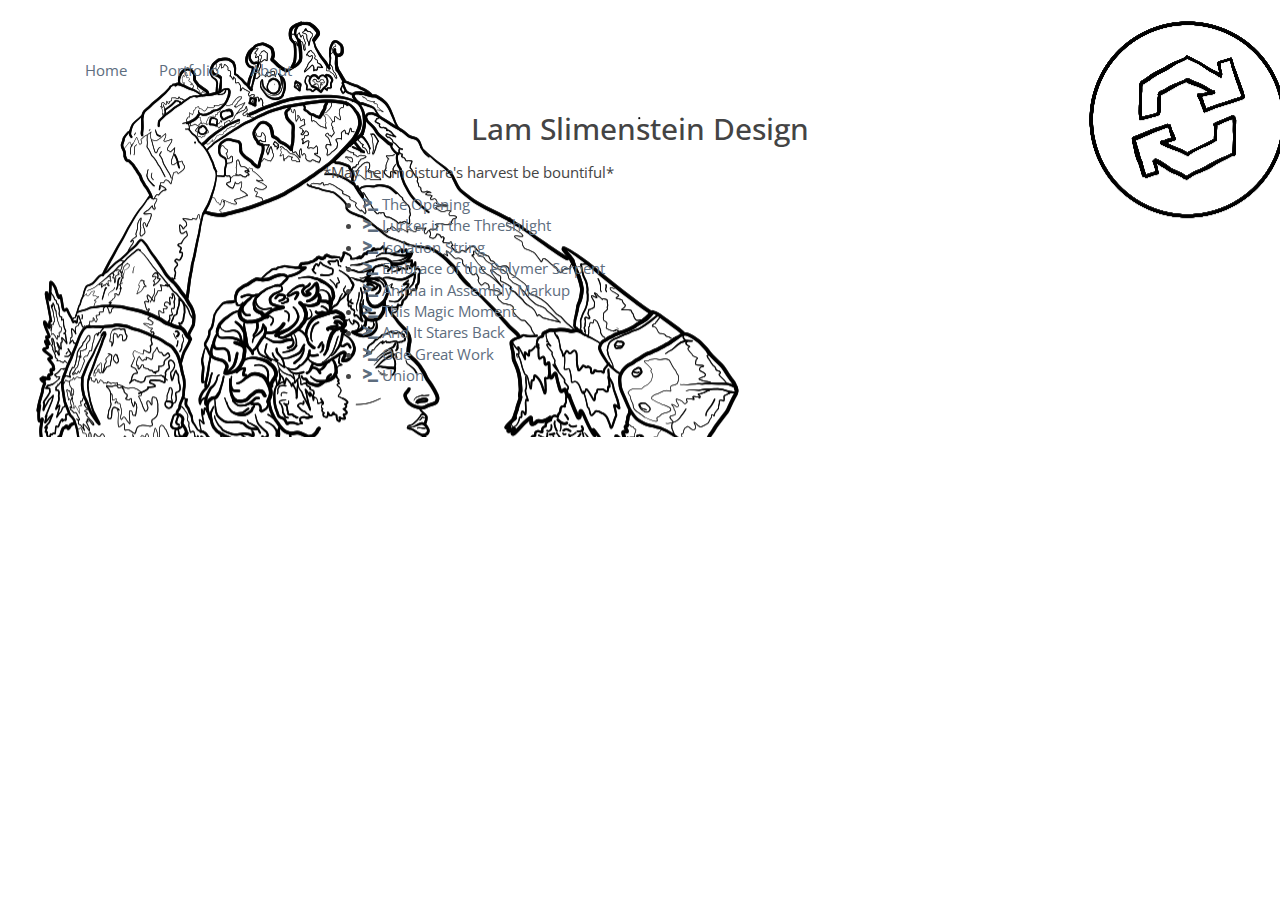
==== index.html @ 726f23c2 "post-compile" ====
<!DOCTYPE html><html><head><title>Lam Slimenstein Design</title><meta name="viewport" content="initial-scale=1, maximum-scale=1"><link href="https://fonts.googleapis.com/css?family=Lato:300i|Open+Sans:300|Source+Sans+Pro:300i" rel="stylesheet"><script src="https://cdnjs.cloudflare.com/ajax/libs/jquery/3.1.0/jquery.js"></script><link href="https://maxcdn.bootstrapcdn.com/bootstrap/3.3.7/css/bootstrap.min.css" rel="stylesheet" integrity="sha384-BVYiiSIFeK1dGmJRAkycuHAHRg32OmUcww7on3RYdg4Va+PmSTsz/K68vbdEjh4u" crossorigin="anonymous"><link rel="stylesheet" href="/main.css"><script src="https://maxcdn.bootstrapcdn.com/bootstrap/3.3.7/js/bootstrap.min.js" integrity="sha384-Tc5IQib027qvyjSMfHjOMaLkfuWVxZxUPnCJA7l2mCWNIpG9mGCD8wGNIcPD7Txa" crossorigin="anonymous"></script></head><body><div class="container"><ul class="nav nav-pills"><li role="presentation"><a href="/">Home</a></li><li role="presentation"><a href="/">Portfolio</a></li><li role="presentation"><a href="/about">About</a></li></ul><div class="container col-md-7"><h1>Lam Slimenstein Design</h1><p>*May her moisture's harvest be bountiful* </p><ul><li><a href="/Rituals/ritual-aleph"><span aria-hidden="true" class="glyphicon glyphicon-console"></span> The Opening</a></li><li><a href="/Rituals/ritual-beth"><span aria-hidden="true" class="glyphicon glyphicon-console"></span> Lurker in the Threshlight</a></li><li><a href="/Rituals/ritual-chesed"><span aria-hidden="true" class="glyphicon glyphicon-console"></span> Isolation String</a></li><li><a href="/Rituals/ritual-flex-hiatus"><span aria-hidden="true" class="glyphicon glyphicon-console"></span> Embrace of the Polymer Serpent</a></li><li><a href="/Rituals/ritual-shems"><span aria-hidden="true" class="glyphicon glyphicon-console"></span> Anima in Assembly Markup</a></li><li><a href="/Rituals/ritual-daath"><span aria-hidden="true" class="glyphicon glyphicon-console"></span> This Magic Moment</a></li><li><a href="/Rituals/ritual-540"><span aria-hidden="true" class="glyphicon glyphicon-console"></span> And It Stares Back</a></li><li><a href="/Rituals/ritual-tavv"><span aria-hidden="true" class="glyphicon glyphicon-console"></span> Ode Great Work</a></li><li><a href="/Rituals/ritual-kether"><span aria-hidden="true" class="glyphicon glyphicon-console"></span> Union</a></li></ul></div></div></body></html>
---- main.css ----
body{text-align:center;padding:50px 20px 0;background-image:url('wip_.png');background-repeat:repeat-y repeat-x;color:#444;margin:0;width:100%;height:100%;font-size:15px}h1{font-size:30px;line-height:1.2em;text-align:center;padding-bottom:5px}h3{text-align:center;font-weight:100;font-size:13px}.container{font-family:'Open Sans',sans-serif}@media (min-width:992px){.col-md-7{float:none}}.container .col-md-7{text-align:left;border-radius:20px;margin-bottom:40px}html{background-image:url('LamSlimenstine.png');background-repeat:repeat-y repeat-x}.posts{list-style-type:none;font-size:30px;color:#333}.posts a{color:#333;padding-left:10px;padding-right:10px;margin:20px}.posts a:hover{color:#c8ff15;background:#afe334;text-decoration:none;border-radius:5px}a{text-decoration:none;color:#5D6D7E}
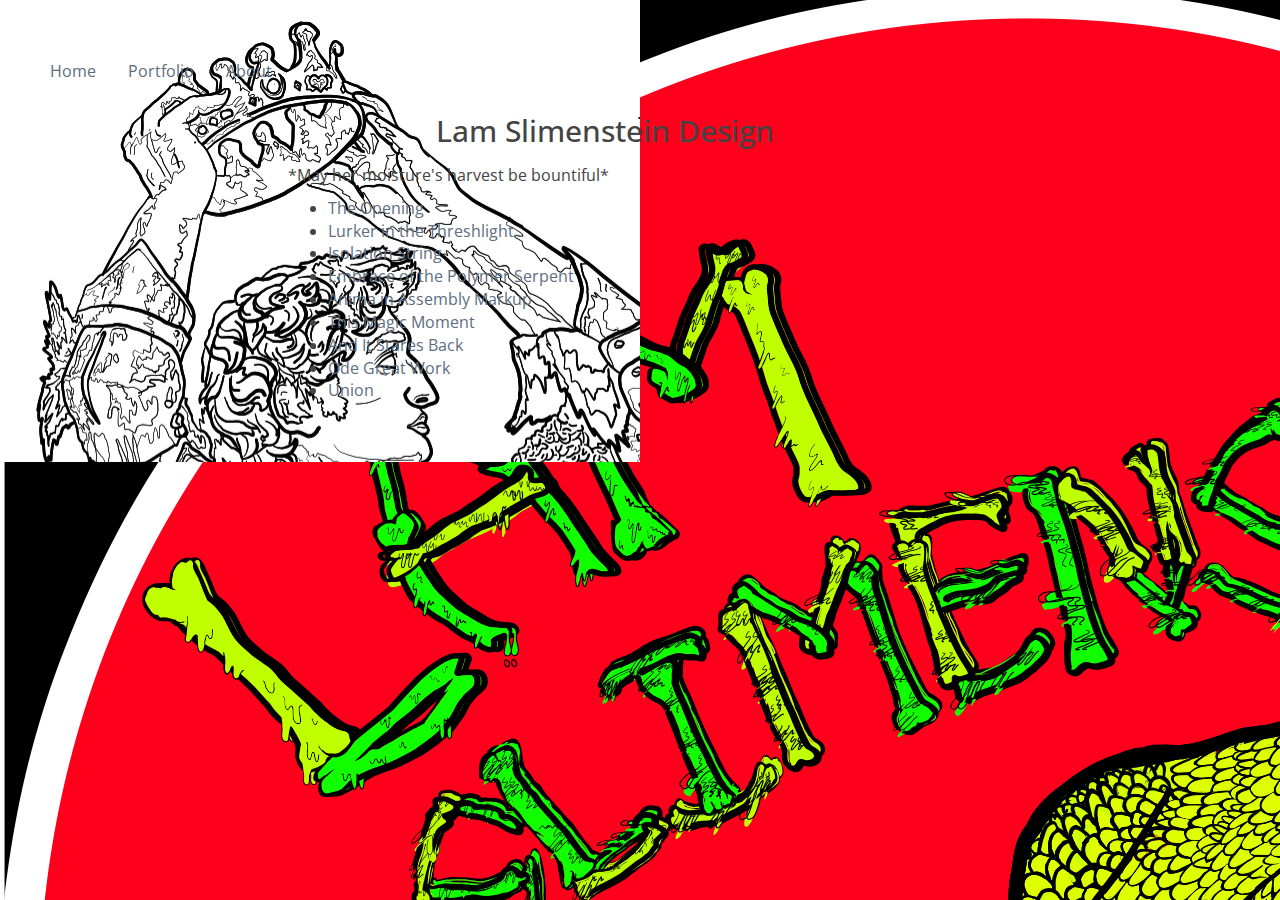
==== commit ccf1181d: "re-compiled, should be ready to pusha nd deploy" ====
--- a/index.html
+++ b/index.html
@@ -1 +1 @@
-<!DOCTYPE html><html><head><title>Lam Slimenstein Design</title><meta name="viewport" content="initial-scale=1, maximum-scale=1"><link href="https://fonts.googleapis.com/css?family=Lato:300i|Open+Sans:300|Source+Sans+Pro:300i" rel="stylesheet"><script src="https://cdnjs.cloudflare.com/ajax/libs/jquery/3.1.0/jquery.js"></script><link href="https://maxcdn.bootstrapcdn.com/bootstrap/3.3.7/css/bootstrap.min.css" rel="stylesheet" integrity="sha384-BVYiiSIFeK1dGmJRAkycuHAHRg32OmUcww7on3RYdg4Va+PmSTsz/K68vbdEjh4u" crossorigin="anonymous"><link rel="stylesheet" href="/main.css"><script src="https://maxcdn.bootstrapcdn.com/bootstrap/3.3.7/js/bootstrap.min.js" integrity="sha384-Tc5IQib027qvyjSMfHjOMaLkfuWVxZxUPnCJA7l2mCWNIpG9mGCD8wGNIcPD7Txa" crossorigin="anonymous"></script></head><body><div class="container"><ul class="nav nav-pills"><li role="presentation"><a href="/">Home</a></li><li role="presentation"><a href="/">Portfolio</a></li><li role="presentation"><a href="/about">About</a></li></ul><div class="container col-md-7"><h1>Lam Slimenstein Design</h1><p>*May her moisture's harvest be bountiful* </p><ul><li><a href="/Rituals/ritual-aleph"><span aria-hidden="true" class="glyphicon glyphicon-console"></span> The Opening</a></li><li><a href="/Rituals/ritual-beth"><span aria-hidden="true" class="glyphicon glyphicon-console"></span> Lurker in the Threshlight</a></li><li><a href="/Rituals/ritual-chesed"><span aria-hidden="true" class="glyphicon glyphicon-console"></span> Isolation String</a></li><li><a href="/Rituals/ritual-flex-hiatus"><span aria-hidden="true" class="glyphicon glyphicon-console"></span> Embrace of the Polymer Serpent</a></li><li><a href="/Rituals/ritual-shems"><span aria-hidden="true" class="glyphicon glyphicon-console"></span> Anima in Assembly Markup</a></li><li><a href="/Rituals/ritual-daath"><span aria-hidden="true" class="glyphicon glyphicon-console"></span> This Magic Moment</a></li><li><a href="/Rituals/ritual-540"><span aria-hidden="true" class="glyphicon glyphicon-console"></span> And It Stares Back</a></li><li><a href="/Rituals/ritual-tavv"><span aria-hidden="true" class="glyphicon glyphicon-console"></span> Ode Great Work</a></li><li><a href="/Rituals/ritual-kether"><span aria-hidden="true" class="glyphicon glyphicon-console"></span> Union</a></li></ul></div></div></body></html>+<!DOCTYPE html><html><head><title>Lam Slimenstein Design</title><meta name="viewport" content="initial-scale=1, maximum-scale=1"><link href="https://fonts.googleapis.com/css?family=Lato:300i|Open+Sans:300|Source+Sans+Pro:300i" rel="stylesheet"><script src="https://cdnjs.cloudflare.com/ajax/libs/jquery/3.1.0/jquery.js"></script><link href="https://maxcdn.bootstrapcdn.com/bootstrap/3.3.7/css/bootstrap.min.css" rel="stylesheet" integrity="sha384-BVYiiSIFeK1dGmJRAkycuHAHRg32OmUcww7on3RYdg4Va+PmSTsz/K68vbdEjh4u" crossorigin="anonymous"><link rel="stylesheet" href="/main.css"><script src="https://maxcdn.bootstrapcdn.com/bootstrap/3.3.7/js/bootstrap.min.js" integrity="sha384-Tc5IQib027qvyjSMfHjOMaLkfuWVxZxUPnCJA7l2mCWNIpG9mGCD8wGNIcPD7Txa" crossorigin="anonymous"></script></head><body><div class="container"><ul class="nav nav-pills"><li role="presentation"><a href="/">Home</a></li><li role="presentation"><a href="/">Portfolio</a></li><li role="presentation"><a href="/about">About</a></li></ul><div class="container col-md-7"><h1>Lam Slimenstein Design</h1><p>*May her moisture's harvest be bountiful* </p><ul><li><a href="/Rituals/ritual-aleph">The Opening</a></li><li><a href="/Rituals/ritual-beth">Lurker in the Threshlight</a></li><li><a href="/Rituals/ritual-chesed">Isolation String</a></li><li><a href="/Rituals/ritual-flex-hiatus">Embrace of the Polymer Serpent</a></li><li><a href="/Rituals/ritual-shems">Anima in Assembly Markup</a></li><li><a href="/Rituals/ritual-daath">This Magic Moment</a></li><li><a href="/Rituals/ritual-540">And It Stares Back</a></li><li><a href="/Rituals/ritual-tavv">Ode Great Work</a></li><li><a href="/Rituals/ritual-kether">Union</a></li></ul></div></div></body></html>--- a/main.css
+++ b/main.css
@@ -1 +1 @@
-body{text-align:center;padding:50px 20px 0;background-image:url('wip_.png');background-repeat:repeat-y repeat-x;color:#444;margin:0;width:100%;height:100%;font-size:15px}h1{font-size:30px;line-height:1.2em;text-align:center;padding-bottom:5px}h3{text-align:center;font-weight:100;font-size:13px}.container{font-family:'Open Sans',sans-serif}@media (min-width:992px){.col-md-7{float:none}}.container .col-md-7{text-align:left;border-radius:20px;margin-bottom:40px}html{background-image:url('LamSlimenstine.png');background-repeat:repeat-y repeat-x}.posts{list-style-type:none;font-size:30px;color:#333}.posts a{color:#333;padding-left:10px;padding-right:10px;margin:20px}.posts a:hover{color:#c8ff15;background:#afe334;text-decoration:none;border-radius:5px}a{text-decoration:none;color:#5D6D7E}+body{text-align:center;padding:50px 20px 0;background-image:url('wip_.png');background-repeat:repeat-y repeat-x;color:#444;margin:0;width:50%;height:50%;font-size:16px}h1{font-size:30px;line-height:1.2em;text-align:center;padding-bottom:5px}h3{text-align:center;font-weight:100;font-size:14px}.container{font-family:'Open Sans',sans-serif}@media (min-width:992px){.col-md-7{float:none}}.container .col-md-7{text-align:left;border-radius:20px;margin-bottom:50px}html{background-image:url('LamSlimenstein.png');background-repeat:repeat-y repeat-x}.posts{list-style-type:none;font-size:30px;color:#333}.posts a{color:#333;padding-left:10px;padding-right:10px;margin:20px}.posts a:hover{color:#c8ff15;background:#afe334;text-decoration:none;border-radius:5px}a{text-decoration:none;color:#5D6D7E}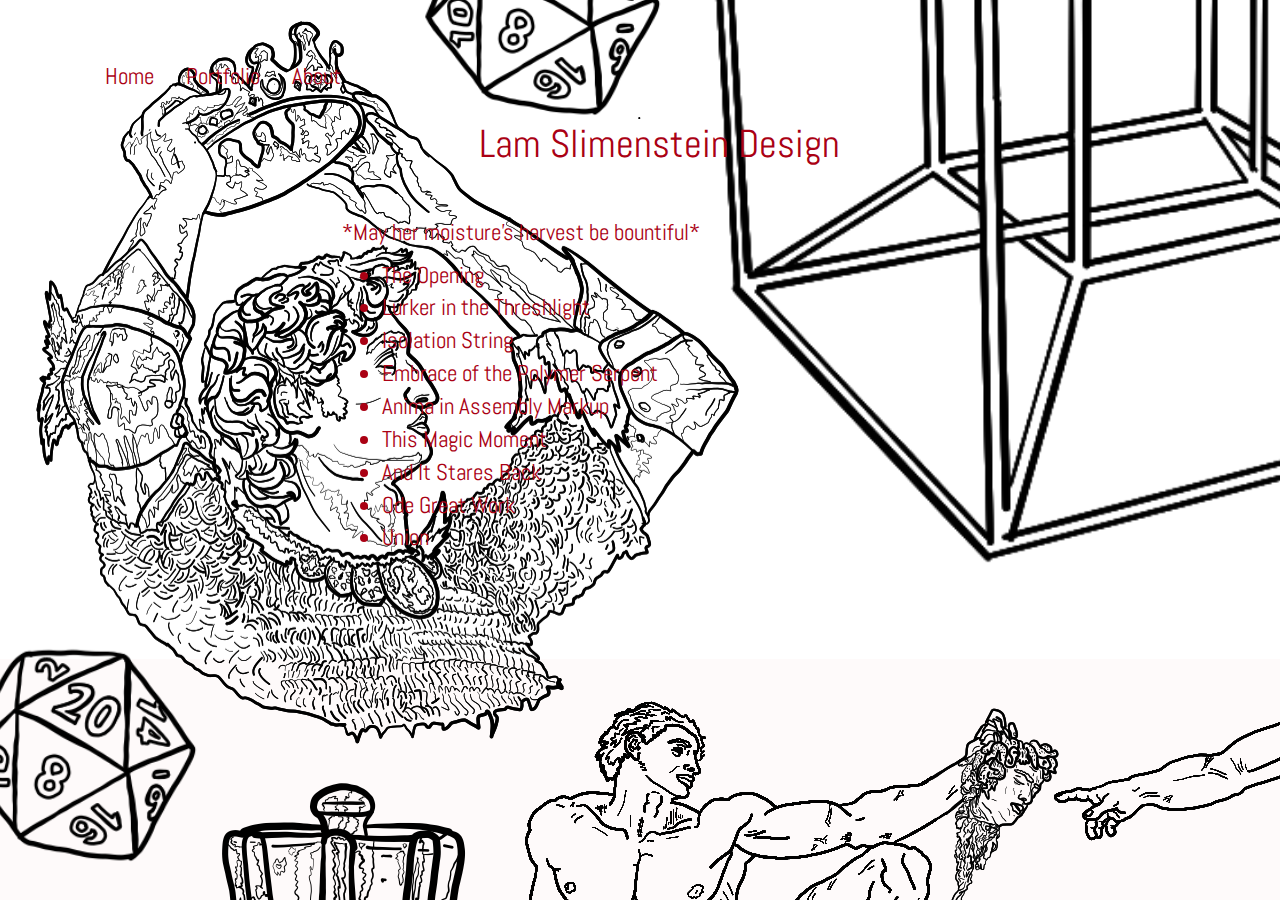
==== commit 15db47b6: "changed font source google api in _layout and main.less" ====
--- a/index.html
+++ b/index.html
@@ -1 +1,2 @@
-<!DOCTYPE html><html><head><title>Lam Slimenstein Design</title><meta name="viewport" content="initial-scale=1, maximum-scale=1"><link href="https://fonts.googleapis.com/css?family=Lato:300i|Open+Sans:300|Source+Sans+Pro:300i" rel="stylesheet"><script src="https://cdnjs.cloudflare.com/ajax/libs/jquery/3.1.0/jquery.js"></script><link href="https://maxcdn.bootstrapcdn.com/bootstrap/3.3.7/css/bootstrap.min.css" rel="stylesheet" integrity="sha384-BVYiiSIFeK1dGmJRAkycuHAHRg32OmUcww7on3RYdg4Va+PmSTsz/K68vbdEjh4u" crossorigin="anonymous"><link rel="stylesheet" href="/main.css"><script src="https://maxcdn.bootstrapcdn.com/bootstrap/3.3.7/js/bootstrap.min.js" integrity="sha384-Tc5IQib027qvyjSMfHjOMaLkfuWVxZxUPnCJA7l2mCWNIpG9mGCD8wGNIcPD7Txa" crossorigin="anonymous"></script></head><body><div class="container"><ul class="nav nav-pills"><li role="presentation"><a href="/">Home</a></li><li role="presentation"><a href="/">Portfolio</a></li><li role="presentation"><a href="/about">About</a></li></ul><div class="container col-md-7"><h1>Lam Slimenstein Design</h1><p>*May her moisture's harvest be bountiful* </p><ul><li><a href="/Rituals/ritual-aleph">The Opening</a></li><li><a href="/Rituals/ritual-beth">Lurker in the Threshlight</a></li><li><a href="/Rituals/ritual-chesed">Isolation String</a></li><li><a href="/Rituals/ritual-flex-hiatus">Embrace of the Polymer Serpent</a></li><li><a href="/Rituals/ritual-shems">Anima in Assembly Markup</a></li><li><a href="/Rituals/ritual-daath">This Magic Moment</a></li><li><a href="/Rituals/ritual-540">And It Stares Back</a></li><li><a href="/Rituals/ritual-tavv">Ode Great Work</a></li><li><a href="/Rituals/ritual-kether">Union</a></li></ul></div></div></body></html>+<!DOCTYPE html><html><head><title>Lam Slimenstein Design</title><meta name="viewport" content="initial-scale=1, maximum-scale=1"><link rel="preconnect" href="https://fonts.gstatic.com">
+<link href="https://fonts.googleapis.com/css2?family=Abel&display=swap" rel="stylesheet"> <script src="https://cdnjs.cloudflare.com/ajax/libs/jquery/3.1.0/jquery.js"></script><link href="https://maxcdn.bootstrapcdn.com/bootstrap/3.3.7/css/bootstrap.min.css" rel="stylesheet" integrity="sha384-BVYiiSIFeK1dGmJRAkycuHAHRg32OmUcww7on3RYdg4Va+PmSTsz/K68vbdEjh4u" crossorigin="anonymous"><link rel="stylesheet" href="/main.css"></head><body><div class="container"><ul class="nav nav-pills"><li role="presentation"><a href="/">Home</a></li><li role="presentation"><a href="/">Portfolio</a></li><li role="presentation"><a href="/about">About</a></li></ul><div class="container col-md-7"><h1>Lam Slimenstein Design</h1><p>*May her moisture's harvest be bountiful* </p><ul><li><a href="/Rituals/ritual-aleph">The Opening</a></li><li><a href="/Rituals/ritual-beth">Lurker in the Threshlight</a></li><li><a href="/Rituals/ritual-chesed">Isolation String</a></li><li><a href="/Rituals/ritual-flex-hiatus">Embrace of the Polymer Serpent</a></li><li><a href="/Rituals/ritual-shems">Anima in Assembly Markup</a></li><li><a href="/Rituals/ritual-daath">This Magic Moment</a></li><li><a href="/Rituals/ritual-540">And It Stares Back</a></li><li><a href="/Rituals/ritual-tavv">Ode Great Work</a></li><li><a href="/Rituals/ritual-kether">Union</a></li></ul></div></div></body></html>--- a/main.css
+++ b/main.css
@@ -1 +1 @@
-body{text-align:center;padding:50px 20px 0;background-image:url('wip_.png');background-repeat:repeat-y repeat-x;color:#444;margin:0;width:50%;height:50%;font-size:16px}h1{font-size:30px;line-height:1.2em;text-align:center;padding-bottom:5px}h3{text-align:center;font-weight:100;font-size:14px}.container{font-family:'Open Sans',sans-serif}@media (min-width:992px){.col-md-7{float:none}}.container .col-md-7{text-align:left;border-radius:20px;margin-bottom:50px}html{background-image:url('LamSlimenstein.png');background-repeat:repeat-y repeat-x}.posts{list-style-type:none;font-size:30px;color:#333}.posts a{color:#333;padding-left:10px;padding-right:10px;margin:20px}.posts a:hover{color:#c8ff15;background:#afe334;text-decoration:none;border-radius:5px}a{text-decoration:none;color:#5D6D7E}+body{text-align:center;padding:50px 30px 75px 69px;background-image:url('wipKingdom.png');background-repeat:repeat-y;color:#AA0114;margin:69;width:100%;height:100%;font-size:23px}h1{font-size:39px;line-height:1.1em;text-align:center;padding-bottom:40px}h3{text-align:center;font-weight:300;font-size:20px}.container{font-family:'Abel',sans-serif}@media (min-width:992px){.col-md-7{float:none}}.container .col-md-7{text-align:left;border-radius:20px;margin-bottom:20px}html{background-color:hsl(0,80%,99%);background-image:url('/wipKingdom.png');background-repeat:repeat-y}.posts{list-style-type:none;font-size:18px;color:red}.posts a{color:red;padding-left:20px;padding-right:20px;margin:5px}.posts a:hover{color:#c8ff15;background:#afe334;text-decoration:none;border-radius:3px}a{text-decoration:none;color:#AA0114}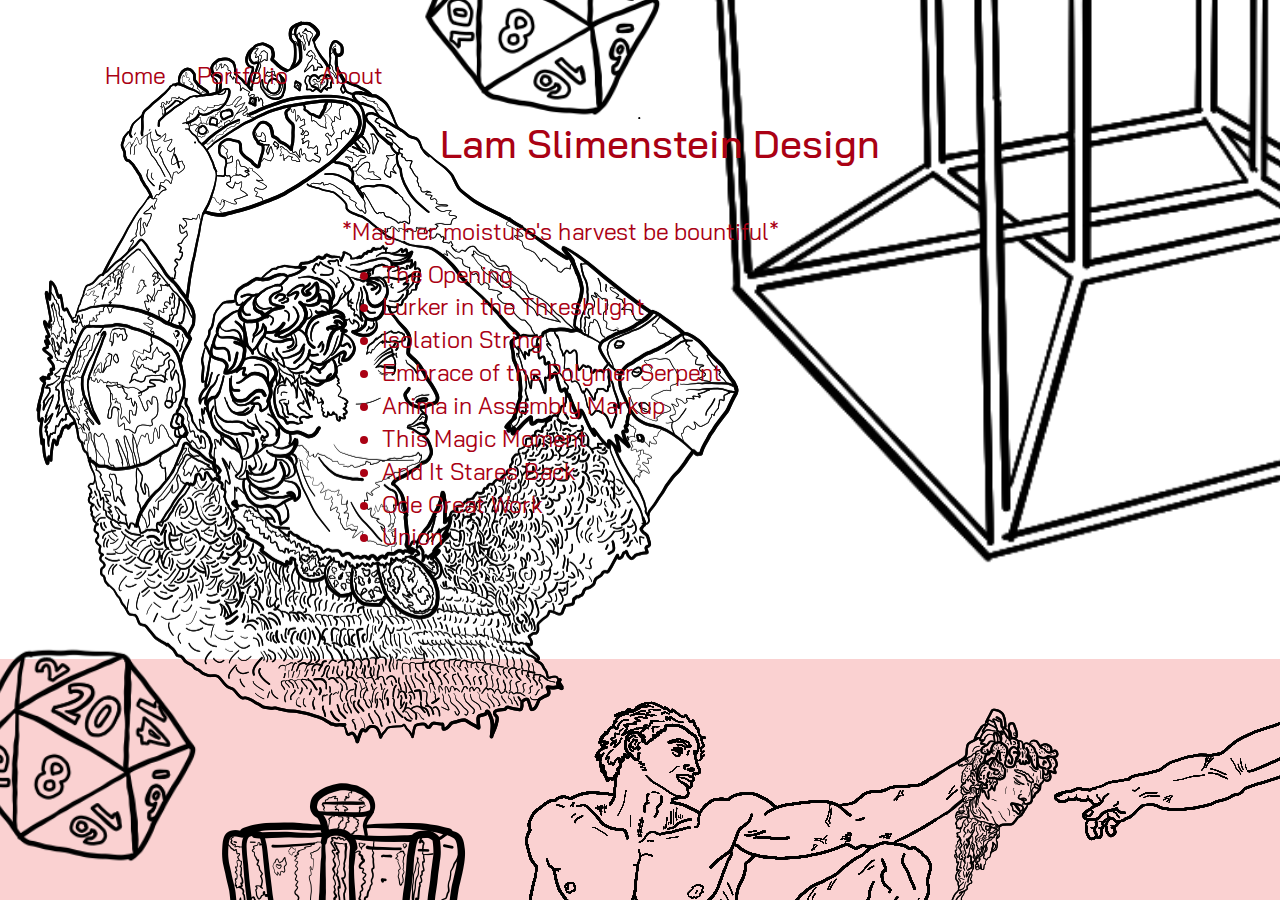
==== commit 4dbc2034: "changed font again" ====
--- a/index.html
+++ b/index.html
@@ -1,2 +1,2 @@
 <!DOCTYPE html><html><head><title>Lam Slimenstein Design</title><meta name="viewport" content="initial-scale=1, maximum-scale=1"><link rel="preconnect" href="https://fonts.gstatic.com">
-<link href="https://fonts.googleapis.com/css2?family=Abel&display=swap" rel="stylesheet"> <script src="https://cdnjs.cloudflare.com/ajax/libs/jquery/3.1.0/jquery.js"></script><link href="https://maxcdn.bootstrapcdn.com/bootstrap/3.3.7/css/bootstrap.min.css" rel="stylesheet" integrity="sha384-BVYiiSIFeK1dGmJRAkycuHAHRg32OmUcww7on3RYdg4Va+PmSTsz/K68vbdEjh4u" crossorigin="anonymous"><link rel="stylesheet" href="/main.css"></head><body><div class="container"><ul class="nav nav-pills"><li role="presentation"><a href="/">Home</a></li><li role="presentation"><a href="/">Portfolio</a></li><li role="presentation"><a href="/about">About</a></li></ul><div class="container col-md-7"><h1>Lam Slimenstein Design</h1><p>*May her moisture's harvest be bountiful* </p><ul><li><a href="/Rituals/ritual-aleph">The Opening</a></li><li><a href="/Rituals/ritual-beth">Lurker in the Threshlight</a></li><li><a href="/Rituals/ritual-chesed">Isolation String</a></li><li><a href="/Rituals/ritual-flex-hiatus">Embrace of the Polymer Serpent</a></li><li><a href="/Rituals/ritual-shems">Anima in Assembly Markup</a></li><li><a href="/Rituals/ritual-daath">This Magic Moment</a></li><li><a href="/Rituals/ritual-540">And It Stares Back</a></li><li><a href="/Rituals/ritual-tavv">Ode Great Work</a></li><li><a href="/Rituals/ritual-kether">Union</a></li></ul></div></div></body></html>+<link href="https://fonts.googleapis.com/css2?family=Bai+Jamjuree:wght@500&display=swap" rel="stylesheet"><script src="https://cdnjs.cloudflare.com/ajax/libs/jquery/3.1.0/jquery.js"></script><link href="https://maxcdn.bootstrapcdn.com/bootstrap/3.3.7/css/bootstrap.min.css" rel="stylesheet" integrity="sha384-BVYiiSIFeK1dGmJRAkycuHAHRg32OmUcww7on3RYdg4Va+PmSTsz/K68vbdEjh4u" crossorigin="anonymous"><link rel="stylesheet" href="/main.css"></head><body><div class="container"><ul class="nav nav-pills"><li role="presentation"><a href="/">Home</a></li><li role="presentation"><a href="/">Portfolio</a></li><li role="presentation"><a href="/about">About</a></li></ul><div class="container col-md-7"><h1>Lam Slimenstein Design</h1><p>*May her moisture's harvest be bountiful* </p><ul><li><a href="/Rituals/ritual-aleph">The Opening</a></li><li><a href="/Rituals/ritual-beth">Lurker in the Threshlight</a></li><li><a href="/Rituals/ritual-chesed">Isolation String</a></li><li><a href="/Rituals/ritual-flex-hiatus">Embrace of the Polymer Serpent</a></li><li><a href="/Rituals/ritual-shems">Anima in Assembly Markup</a></li><li><a href="/Rituals/ritual-daath">This Magic Moment</a></li><li><a href="/Rituals/ritual-540">And It Stares Back</a></li><li><a href="/Rituals/ritual-tavv">Ode Great Work</a></li><li><a href="/Rituals/ritual-kether">Union</a></li></ul></div></div></body></html>--- a/main.css
+++ b/main.css
@@ -1 +1 @@
-body{text-align:center;padding:50px 30px 75px 69px;background-image:url('wipKingdom.png');background-repeat:repeat-y;color:#AA0114;margin:69;width:100%;height:100%;font-size:23px}h1{font-size:39px;line-height:1.1em;text-align:center;padding-bottom:40px}h3{text-align:center;font-weight:300;font-size:20px}.container{font-family:'Abel',sans-serif}@media (min-width:992px){.col-md-7{float:none}}.container .col-md-7{text-align:left;border-radius:20px;margin-bottom:20px}html{background-color:hsl(0,80%,99%);background-image:url('/wipKingdom.png');background-repeat:repeat-y}.posts{list-style-type:none;font-size:18px;color:red}.posts a{color:red;padding-left:20px;padding-right:20px;margin:5px}.posts a:hover{color:#c8ff15;background:#afe334;text-decoration:none;border-radius:3px}a{text-decoration:none;color:#AA0114}+body{text-align:center;padding:50px 30px 75px 69px;background-image:url('wipKingdom.png');background-repeat:repeat-y;color:#AA0114;margin:69;width:100%;height:100%;font-size:23px}h1{font-size:39px;line-height:1.1em;text-align:center;padding-bottom:40px}h3{text-align:center;font-weight:300;font-size:13px}.container{font-family:'Bai Jamjuree',sans-serif}@media (min-width:992px){.col-md-7{float:none}}.container .col-md-7{text-align:left;border-radius:20px;margin-bottom:20px}html{background-color:hsl(0,80%,90%);background-image:url('/wipKingdom.png');background-repeat:repeat-y}.posts{list-style-type:none;font-size:18px;color:red}.posts a{color:red;padding-left:20px;padding-right:20px;margin:5px}.posts a:hover{color:#c8ff15;background:#afe334;text-decoration:none;border-radius:3px}a{text-decoration:none;color:#AA0114}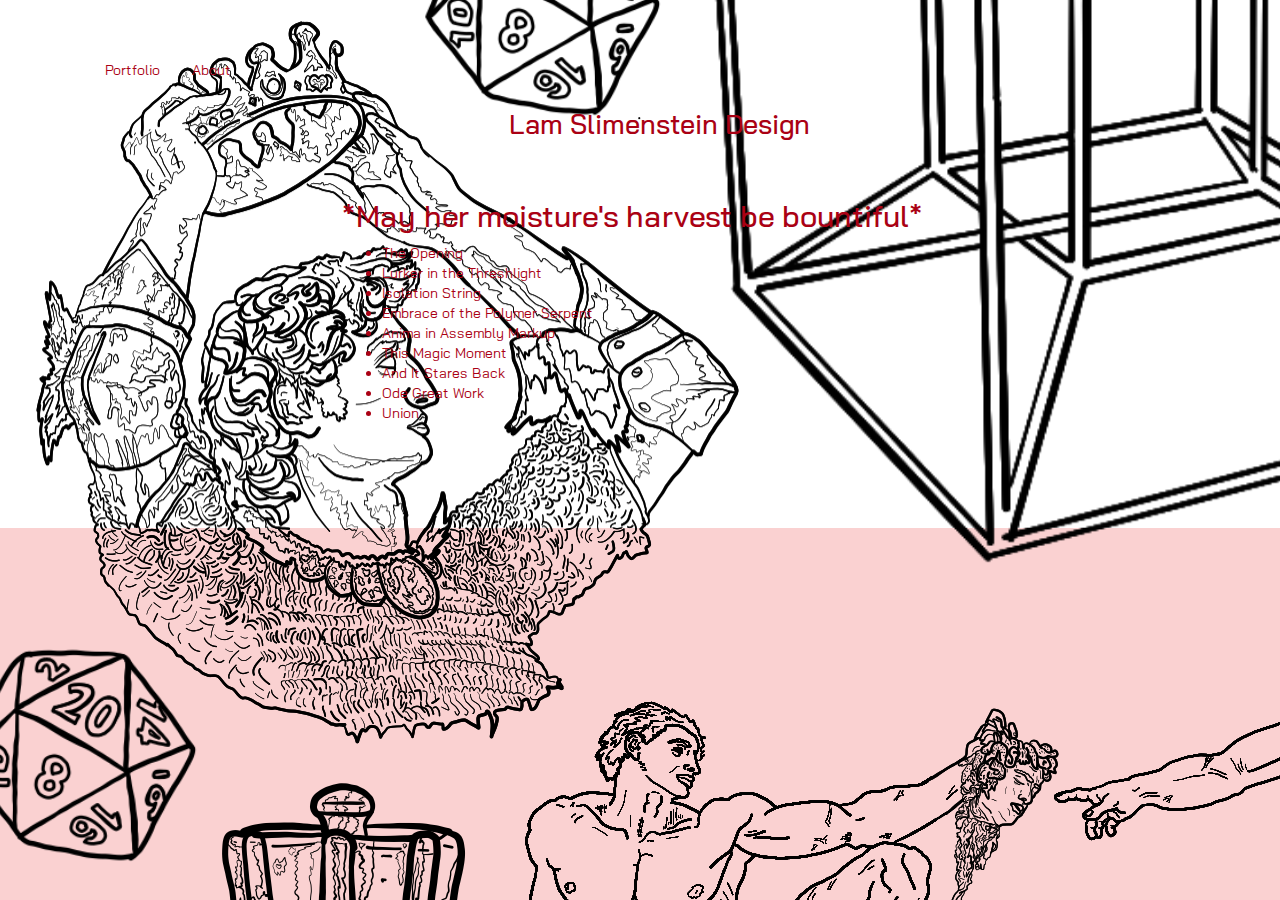
==== commit 3d89dbd9: "changed a margin in main.less from 5 to 7px. Deleted Home from nav.jade in _shared. Changed subheade" ====
--- a/index.html
+++ b/index.html
@@ -1,2 +1,2 @@
 <!DOCTYPE html><html><head><title>Lam Slimenstein Design</title><meta name="viewport" content="initial-scale=1, maximum-scale=1"><link rel="preconnect" href="https://fonts.gstatic.com">
-<link href="https://fonts.googleapis.com/css2?family=Bai+Jamjuree:wght@500&display=swap" rel="stylesheet"><script src="https://cdnjs.cloudflare.com/ajax/libs/jquery/3.1.0/jquery.js"></script><link href="https://maxcdn.bootstrapcdn.com/bootstrap/3.3.7/css/bootstrap.min.css" rel="stylesheet" integrity="sha384-BVYiiSIFeK1dGmJRAkycuHAHRg32OmUcww7on3RYdg4Va+PmSTsz/K68vbdEjh4u" crossorigin="anonymous"><link rel="stylesheet" href="/main.css"></head><body><div class="container"><ul class="nav nav-pills"><li role="presentation"><a href="/">Home</a></li><li role="presentation"><a href="/">Portfolio</a></li><li role="presentation"><a href="/about">About</a></li></ul><div class="container col-md-7"><h1>Lam Slimenstein Design</h1><p>*May her moisture's harvest be bountiful* </p><ul><li><a href="/Rituals/ritual-aleph">The Opening</a></li><li><a href="/Rituals/ritual-beth">Lurker in the Threshlight</a></li><li><a href="/Rituals/ritual-chesed">Isolation String</a></li><li><a href="/Rituals/ritual-flex-hiatus">Embrace of the Polymer Serpent</a></li><li><a href="/Rituals/ritual-shems">Anima in Assembly Markup</a></li><li><a href="/Rituals/ritual-daath">This Magic Moment</a></li><li><a href="/Rituals/ritual-540">And It Stares Back</a></li><li><a href="/Rituals/ritual-tavv">Ode Great Work</a></li><li><a href="/Rituals/ritual-kether">Union</a></li></ul></div></div></body></html>+<link href="https://fonts.googleapis.com/css2?family=Bai+Jamjuree:wght@500&display=swap" rel="stylesheet"><script src="https://cdnjs.cloudflare.com/ajax/libs/jquery/3.1.0/jquery.js"></script><link href="https://maxcdn.bootstrapcdn.com/bootstrap/3.3.7/css/bootstrap.min.css" rel="stylesheet" integrity="sha384-BVYiiSIFeK1dGmJRAkycuHAHRg32OmUcww7on3RYdg4Va+PmSTsz/K68vbdEjh4u" crossorigin="anonymous"><link rel="stylesheet" href="/main.css"></head><body><div class="container"><ul class="nav nav-pills"><li role="presentation"><a href="/">Portfolio</a></li><li role="presentation"><a href="/about">About</a></li></ul><div class="container col-md-7"><h1>Lam Slimenstein Design</h1><h2>*May her moisture's harvest be bountiful* </h2><ul><li><a href="/Rituals/ritual-aleph">The Opening</a></li><li><a href="/Rituals/ritual-beth">Lurker in the Threshlight</a></li><li><a href="/Rituals/ritual-chesed">Isolation String</a></li><li><a href="/Rituals/ritual-flex-hiatus">Embrace of the Polymer Serpent</a></li><li><a href="/Rituals/ritual-shems">Anima in Assembly Markup</a></li><li><a href="/Rituals/ritual-daath">This Magic Moment</a></li><li><a href="/Rituals/ritual-540">And It Stares Back</a></li><li><a href="/Rituals/ritual-tavv">Ode Great Work</a></li><li><a href="/Rituals/ritual-kether">Union</a></li></ul></div></div></body></html>--- a/main.css
+++ b/main.css
@@ -1 +1 @@
-body{text-align:center;padding:50px 30px 75px 69px;background-image:url('wipKingdom.png');background-repeat:repeat-y;color:#AA0114;margin:69;width:100%;height:100%;font-size:23px}h1{font-size:39px;line-height:1.1em;text-align:center;padding-bottom:40px}h3{text-align:center;font-weight:300;font-size:13px}.container{font-family:'Bai Jamjuree',sans-serif}@media (min-width:992px){.col-md-7{float:none}}.container .col-md-7{text-align:left;border-radius:20px;margin-bottom:20px}html{background-color:hsl(0,80%,90%);background-image:url('/wipKingdom.png');background-repeat:repeat-y}.posts{list-style-type:none;font-size:18px;color:red}.posts a{color:red;padding-left:20px;padding-right:20px;margin:5px}.posts a:hover{color:#c8ff15;background:#afe334;text-decoration:none;border-radius:3px}a{text-decoration:none;color:#AA0114}+body{text-align:center;padding:50px 30px 75px 69px;background-image:url('wipKingdom.png');color:#AA0114;margin:77;width:100%;height:100%;font-size:14px}h1{font-size:27px;line-height:1.1em;text-align:center;padding-bottom:40px}h3{text-align:center;font-weight:300;font-size:13px}.container{font-family:'Bai Jamjuree',sans-serif}@media (min-width:777px){.col-md-7{float:none}}.container .col-md-7{text-align:left;border-radius:20px;margin-bottom:20px}html{background-color:hsl(0,80%,90%);background-image:url('wipKingdom.png');background-repeat:repeat-y,repeat-x}.posts{list-style-type:none;font-size:10px;color:red}.posts a{color:red;padding-left:20px;padding-right:20px;margin:7px}.posts a:hover{color:#c8ff15;background:#afe334;text-decoration:none;border-radius:3px}a{text-decoration:none;color:#AA0114}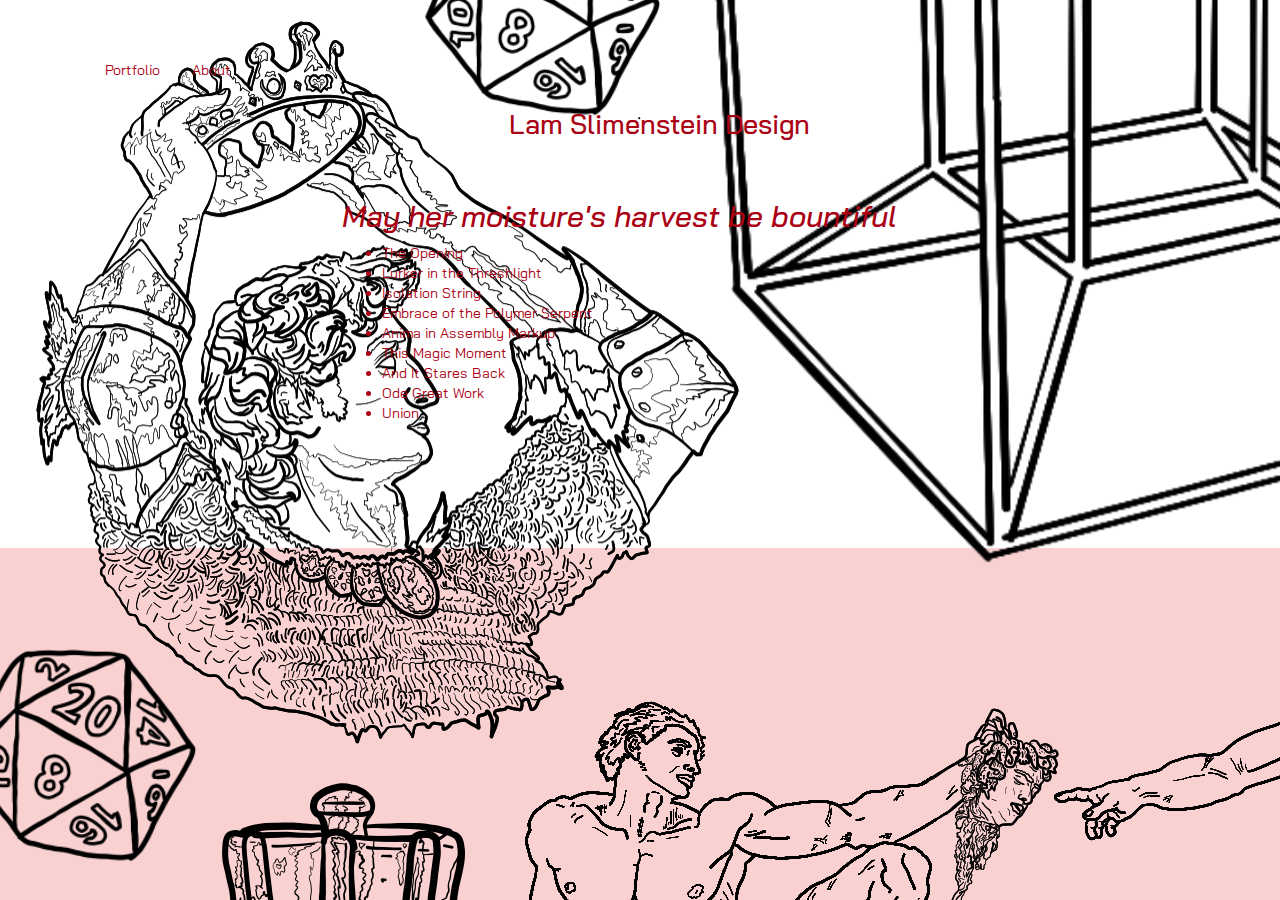
==== commit c3d9e335: "added title section in main.less in hopes of gaining control over the size of my title fint" ====
--- a/index.html
+++ b/index.html
@@ -1,2 +1,2 @@
 <!DOCTYPE html><html><head><title>Lam Slimenstein Design</title><meta name="viewport" content="initial-scale=1, maximum-scale=1"><link rel="preconnect" href="https://fonts.gstatic.com">
-<link href="https://fonts.googleapis.com/css2?family=Bai+Jamjuree:wght@500&display=swap" rel="stylesheet"><script src="https://cdnjs.cloudflare.com/ajax/libs/jquery/3.1.0/jquery.js"></script><link href="https://maxcdn.bootstrapcdn.com/bootstrap/3.3.7/css/bootstrap.min.css" rel="stylesheet" integrity="sha384-BVYiiSIFeK1dGmJRAkycuHAHRg32OmUcww7on3RYdg4Va+PmSTsz/K68vbdEjh4u" crossorigin="anonymous"><link rel="stylesheet" href="/main.css"></head><body><div class="container"><ul class="nav nav-pills"><li role="presentation"><a href="/">Portfolio</a></li><li role="presentation"><a href="/about">About</a></li></ul><div class="container col-md-7"><h1>Lam Slimenstein Design</h1><h2>*May her moisture's harvest be bountiful* </h2><ul><li><a href="/Rituals/ritual-aleph">The Opening</a></li><li><a href="/Rituals/ritual-beth">Lurker in the Threshlight</a></li><li><a href="/Rituals/ritual-chesed">Isolation String</a></li><li><a href="/Rituals/ritual-flex-hiatus">Embrace of the Polymer Serpent</a></li><li><a href="/Rituals/ritual-shems">Anima in Assembly Markup</a></li><li><a href="/Rituals/ritual-daath">This Magic Moment</a></li><li><a href="/Rituals/ritual-540">And It Stares Back</a></li><li><a href="/Rituals/ritual-tavv">Ode Great Work</a></li><li><a href="/Rituals/ritual-kether">Union</a></li></ul></div></div></body></html>+<link href="https://fonts.googleapis.com/css2?family=Bai+Jamjuree:wght@500&display=swap" rel="stylesheet"><script src="https://cdnjs.cloudflare.com/ajax/libs/jquery/3.1.0/jquery.js"></script><link href="https://maxcdn.bootstrapcdn.com/bootstrap/3.3.7/css/bootstrap.min.css" rel="stylesheet" integrity="sha384-BVYiiSIFeK1dGmJRAkycuHAHRg32OmUcww7on3RYdg4Va+PmSTsz/K68vbdEjh4u" crossorigin="anonymous"><link rel="stylesheet" href="/main.css"></head><body><div class="container"><ul class="nav nav-pills"><li role="presentation"><a href="/">Portfolio</a></li><li role="presentation"><a href="/about">About</a></li></ul><div class="container col-md-7"><h1>Lam Slimenstein Design</h1><h2><em>May her moisture's harvest be bountiful</em></h2><ul><li><a href="/Rituals/ritual-aleph">The Opening</a></li><li><a href="/Rituals/ritual-beth">Lurker in the Threshlight</a></li><li><a href="/Rituals/ritual-chesed">Isolation String</a></li><li><a href="/Rituals/ritual-flex-hiatus">Embrace of the Polymer Serpent</a></li><li><a href="/Rituals/ritual-shems">Anima in Assembly Markup</a></li><li><a href="/Rituals/ritual-daath">This Magic Moment</a></li><li><a href="/Rituals/ritual-540">And It Stares Back</a></li><li><a href="/Rituals/ritual-tavv">Ode Great Work</a></li><li><a href="/Rituals/ritual-kether">Union</a></li></ul></div></div></body></html>--- a/main.css
+++ b/main.css
@@ -1 +1 @@
-body{text-align:center;padding:50px 30px 75px 69px;background-image:url('wipKingdom.png');color:#AA0114;margin:77;width:100%;height:100%;font-size:14px}h1{font-size:27px;line-height:1.1em;text-align:center;padding-bottom:40px}h3{text-align:center;font-weight:300;font-size:13px}.container{font-family:'Bai Jamjuree',sans-serif}@media (min-width:777px){.col-md-7{float:none}}.container .col-md-7{text-align:left;border-radius:20px;margin-bottom:20px}html{background-color:hsl(0,80%,90%);background-image:url('wipKingdom.png');background-repeat:repeat-y,repeat-x}.posts{list-style-type:none;font-size:10px;color:red}.posts a{color:red;padding-left:20px;padding-right:20px;margin:7px}.posts a:hover{color:#c8ff15;background:#afe334;text-decoration:none;border-radius:3px}a{text-decoration:none;color:#AA0114}+body{text-align:center;padding:50px 30px 75px 69px;background-image:url('wipKingdom.png');color:#AA0114;margin:77;width:100%;height:100%;font-size:14px}title{font-size:27px;line-height:1.1em;text-align:center;padding-bottom:40px}h1{font-size:27px;line-height:1.1em;text-align:center;padding-bottom:40px}h3{text-align:center;font-weight:300;font-size:18px}.container{font-family:'Bai Jamjuree',sans-serif}@media (min-width:777px){.col-md-7{float:none}}.container .col-md-7{text-align:left;border-radius:20px;margin-bottom:40px}html{background-color:hsl(0,80%,90%);background-image:url('wipKingdom.png');background-repeat:repeat-y,repeat-x}.posts{list-style-type:none;font-size:10px;color:red}.posts a{color:red;padding-left:20px;padding-right:20px;margin:7px}.posts a:hover{color:hsl(0,80%,90%);background:red;text-decoration:none;border-radius:3px}a{text-decoration:none;color:#AA0114}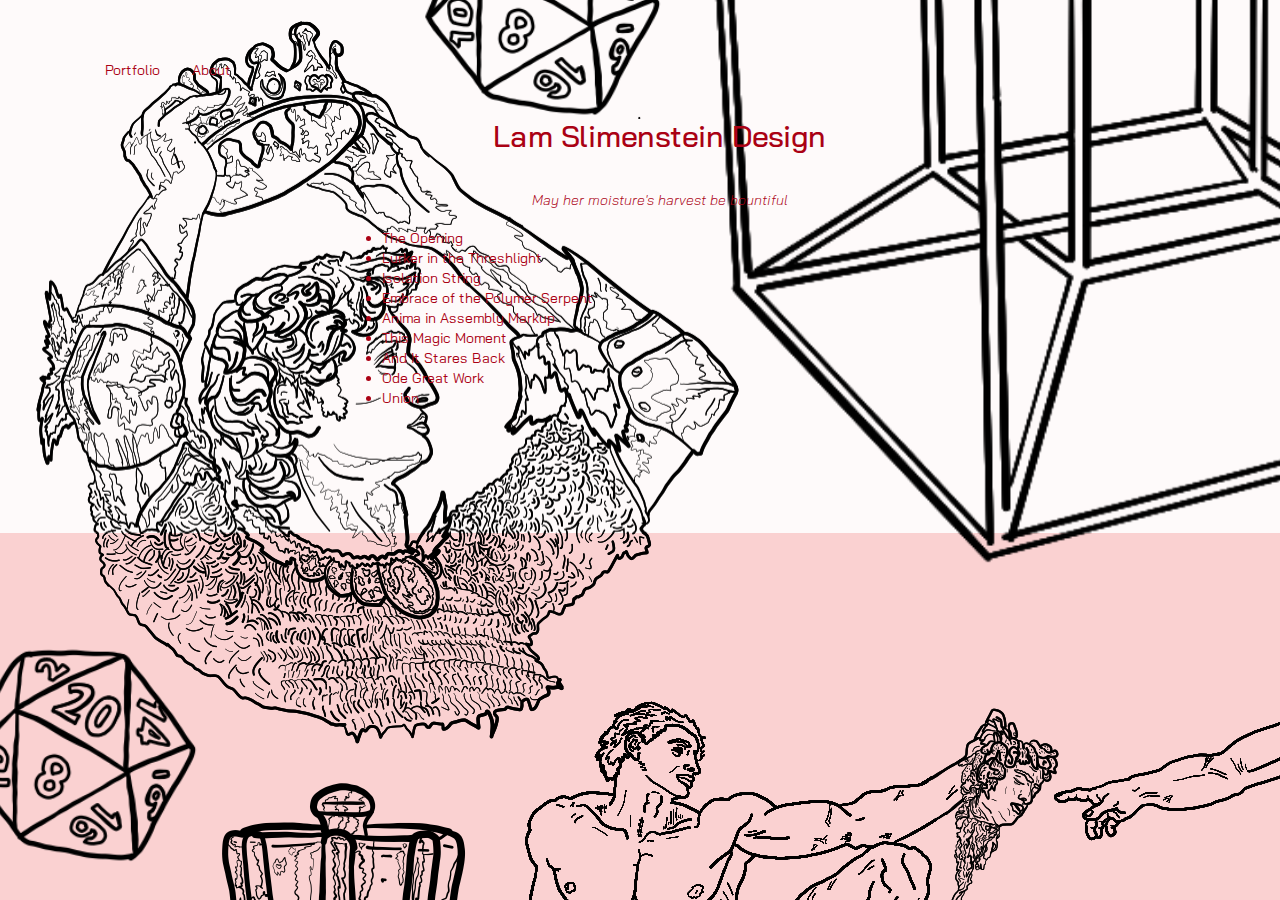
==== commit b006a1f6: "changed _layout.jade to be change size based on user device, might need to change this back in case " ====
--- a/index.html
+++ b/index.html
@@ -1,2 +1,2 @@
-<!DOCTYPE html><html><head><title>Lam Slimenstein Design</title><meta name="viewport" content="initial-scale=1, maximum-scale=1"><link rel="preconnect" href="https://fonts.gstatic.com">
+<!DOCTYPE html><html><head><title>Lam Slimenstein Design</title><meta name="viewport" content="width=device-width, initial-scale=1.0"><link rel="preconnect" href="https://fonts.gstatic.com">
 <link href="https://fonts.googleapis.com/css2?family=Bai+Jamjuree:wght@500&display=swap" rel="stylesheet"><script src="https://cdnjs.cloudflare.com/ajax/libs/jquery/3.1.0/jquery.js"></script><link href="https://maxcdn.bootstrapcdn.com/bootstrap/3.3.7/css/bootstrap.min.css" rel="stylesheet" integrity="sha384-BVYiiSIFeK1dGmJRAkycuHAHRg32OmUcww7on3RYdg4Va+PmSTsz/K68vbdEjh4u" crossorigin="anonymous"><link rel="stylesheet" href="/main.css"></head><body><div class="container"><ul class="nav nav-pills"><li role="presentation"><a href="/">Portfolio</a></li><li role="presentation"><a href="/about">About</a></li></ul><div class="container col-md-7"><h1>Lam Slimenstein Design</h1><h2><em>May her moisture's harvest be bountiful</em></h2><ul><li><a href="/Rituals/ritual-aleph">The Opening</a></li><li><a href="/Rituals/ritual-beth">Lurker in the Threshlight</a></li><li><a href="/Rituals/ritual-chesed">Isolation String</a></li><li><a href="/Rituals/ritual-flex-hiatus">Embrace of the Polymer Serpent</a></li><li><a href="/Rituals/ritual-shems">Anima in Assembly Markup</a></li><li><a href="/Rituals/ritual-daath">This Magic Moment</a></li><li><a href="/Rituals/ritual-540">And It Stares Back</a></li><li><a href="/Rituals/ritual-tavv">Ode Great Work</a></li><li><a href="/Rituals/ritual-kether">Union</a></li></ul></div></div></body></html>--- a/main.css
+++ b/main.css
@@ -1 +1 @@
-body{text-align:center;padding:50px 30px 75px 69px;background-image:url('wipKingdom.png');color:#AA0114;margin:77;width:100%;height:100%;font-size:14px}title{font-size:27px;line-height:1.1em;text-align:center;padding-bottom:40px}h1{font-size:27px;line-height:1.1em;text-align:center;padding-bottom:40px}h3{text-align:center;font-weight:300;font-size:18px}.container{font-family:'Bai Jamjuree',sans-serif}@media (min-width:777px){.col-md-7{float:none}}.container .col-md-7{text-align:left;border-radius:20px;margin-bottom:40px}html{background-color:hsl(0,80%,90%);background-image:url('wipKingdom.png');background-repeat:repeat-y,repeat-x}.posts{list-style-type:none;font-size:10px;color:red}.posts a{color:red;padding-left:20px;padding-right:20px;margin:7px}.posts a:hover{color:hsl(0,80%,90%);background:red;text-decoration:none;border-radius:3px}a{text-decoration:none;color:#AA0114}+body{text-align:center;padding:50px 30px 75px 69px;background-image:url('wipKingdom.png');background-color:hsl(0,80%,99%);color:#AA0114;margin:77;width:100%;height:100%;font-size:14px}h1{font-size:30px;line-height:1.1em;text-align:center;padding:10px}h2{text-align:center;font-weight:350;font-size:14px;padding:10px}h3{text-align:center;font-weight:300;font-size:12px;padding:5px}.container{font-family:'Bai Jamjuree',sans-serif}@media (min-width:777px){.col-md-7{float:none}}.container .col-md-7{text-align:left;border-radius:40px;margin-bottom:40px}html{background-color:hsl(0,80%,90%);background-image:url('wipKingdom.png')}.posts{list-style-type:none;text-align:center;font-size:14px;color:red}.posts a{text-align:center;color:red;padding-left:20px;padding-right:20px;margin:10px}.posts a:hover{color:hsl(0,80%,90%);background:red;text-decoration:none;border-radius:3px}a{text-decoration:none;color:#AA0114}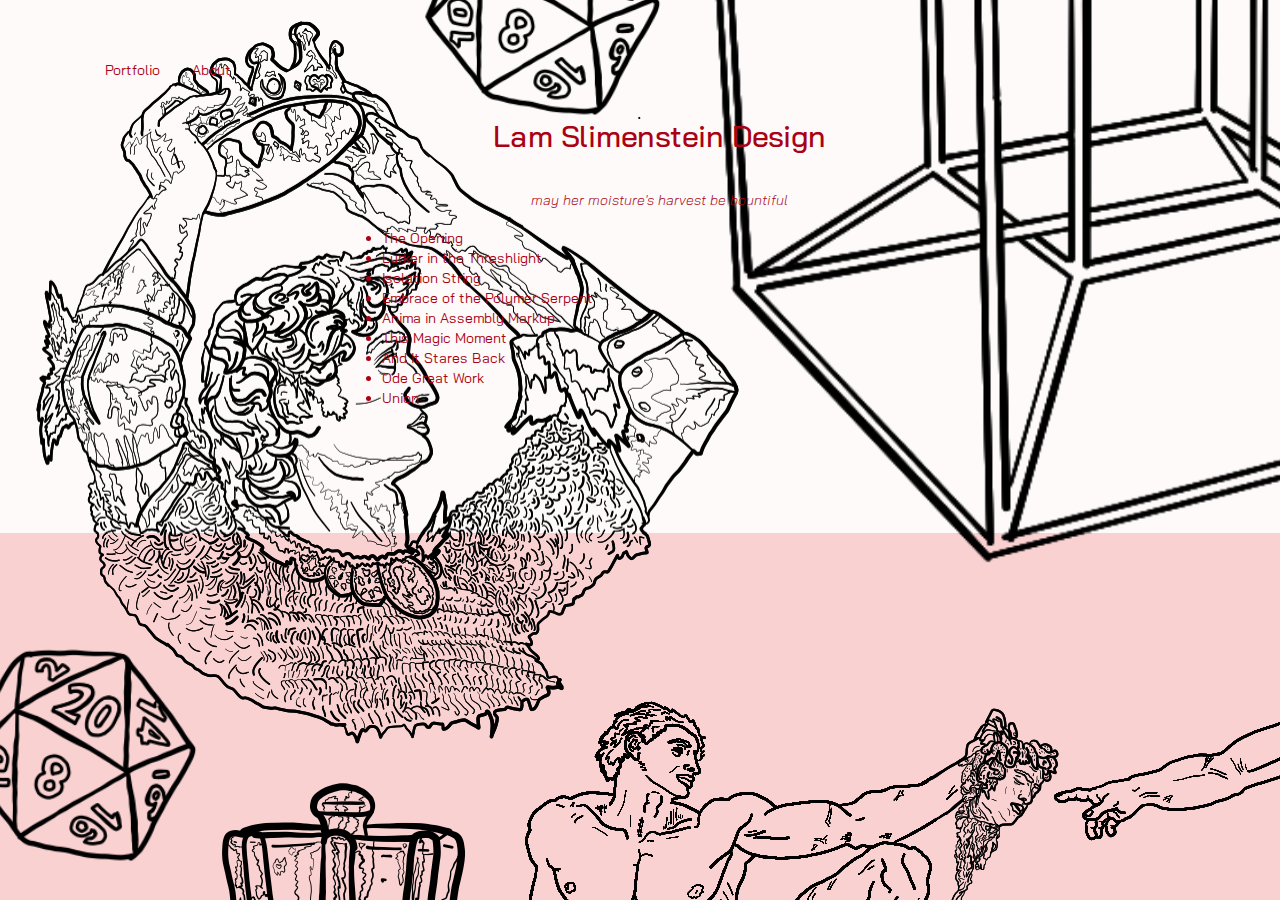
==== commit 28863986: "changed the image link in ritual-a to go back to portfolio-home" ====
--- a/index.html
+++ b/index.html
@@ -1,2 +1,2 @@
 <!DOCTYPE html><html><head><title>Lam Slimenstein Design</title><meta name="viewport" content="width=device-width, initial-scale=1.0"><link rel="preconnect" href="https://fonts.gstatic.com">
-<link href="https://fonts.googleapis.com/css2?family=Bai+Jamjuree:wght@500&display=swap" rel="stylesheet"><script src="https://cdnjs.cloudflare.com/ajax/libs/jquery/3.1.0/jquery.js"></script><link href="https://maxcdn.bootstrapcdn.com/bootstrap/3.3.7/css/bootstrap.min.css" rel="stylesheet" integrity="sha384-BVYiiSIFeK1dGmJRAkycuHAHRg32OmUcww7on3RYdg4Va+PmSTsz/K68vbdEjh4u" crossorigin="anonymous"><link rel="stylesheet" href="/main.css"></head><body><div class="container"><ul class="nav nav-pills"><li role="presentation"><a href="/">Portfolio</a></li><li role="presentation"><a href="/about">About</a></li></ul><div class="container col-md-7"><h1>Lam Slimenstein Design</h1><h2><em>May her moisture's harvest be bountiful</em></h2><ul><li><a href="/Rituals/ritual-aleph">The Opening</a></li><li><a href="/Rituals/ritual-beth">Lurker in the Threshlight</a></li><li><a href="/Rituals/ritual-chesed">Isolation String</a></li><li><a href="/Rituals/ritual-flex-hiatus">Embrace of the Polymer Serpent</a></li><li><a href="/Rituals/ritual-shems">Anima in Assembly Markup</a></li><li><a href="/Rituals/ritual-daath">This Magic Moment</a></li><li><a href="/Rituals/ritual-540">And It Stares Back</a></li><li><a href="/Rituals/ritual-tavv">Ode Great Work</a></li><li><a href="/Rituals/ritual-kether">Union</a></li></ul></div></div></body></html>+<link href="https://fonts.googleapis.com/css2?family=Bai+Jamjuree:wght@500&display=swap" rel="stylesheet"><script src="https://cdnjs.cloudflare.com/ajax/libs/jquery/3.1.0/jquery.js"></script><link href="https://maxcdn.bootstrapcdn.com/bootstrap/3.3.7/css/bootstrap.min.css" rel="stylesheet" integrity="sha384-BVYiiSIFeK1dGmJRAkycuHAHRg32OmUcww7on3RYdg4Va+PmSTsz/K68vbdEjh4u" crossorigin="anonymous"><link rel="stylesheet" href="/main.css"></head><body><div class="container"><ul class="nav nav-pills"><li role="presentation"><a href="/">Portfolio</a></li><li role="presentation"><a href="/about">About</a></li></ul><div class="container col-md-7"><h1>Lam Slimenstein Design</h1><h2><em>may her moisture's harvest be bountiful</em></h2><ul><li><a href="/Rituals/ritual-aleph">The Opening</a></li><li><a href="/Rituals/ritual-beth">Lurker in the Threshlight</a></li><li><a href="/Rituals/ritual-chesed">Isolation String</a></li><li><a href="/Rituals/ritual-flex-hiatus">Embrace of the Polymer Serpent</a></li><li><a href="/Rituals/ritual-shems">Anima in Assembly Markup</a></li><li><a href="/Rituals/ritual-daath">This Magic Moment</a></li><li><a href="/Rituals/ritual-540">And It Stares Back</a></li><li><a href="/Rituals/ritual-tavv">Ode Great Work</a></li><li><a href="/Rituals/ritual-kether">Union</a></li></ul></div></div></body></html>